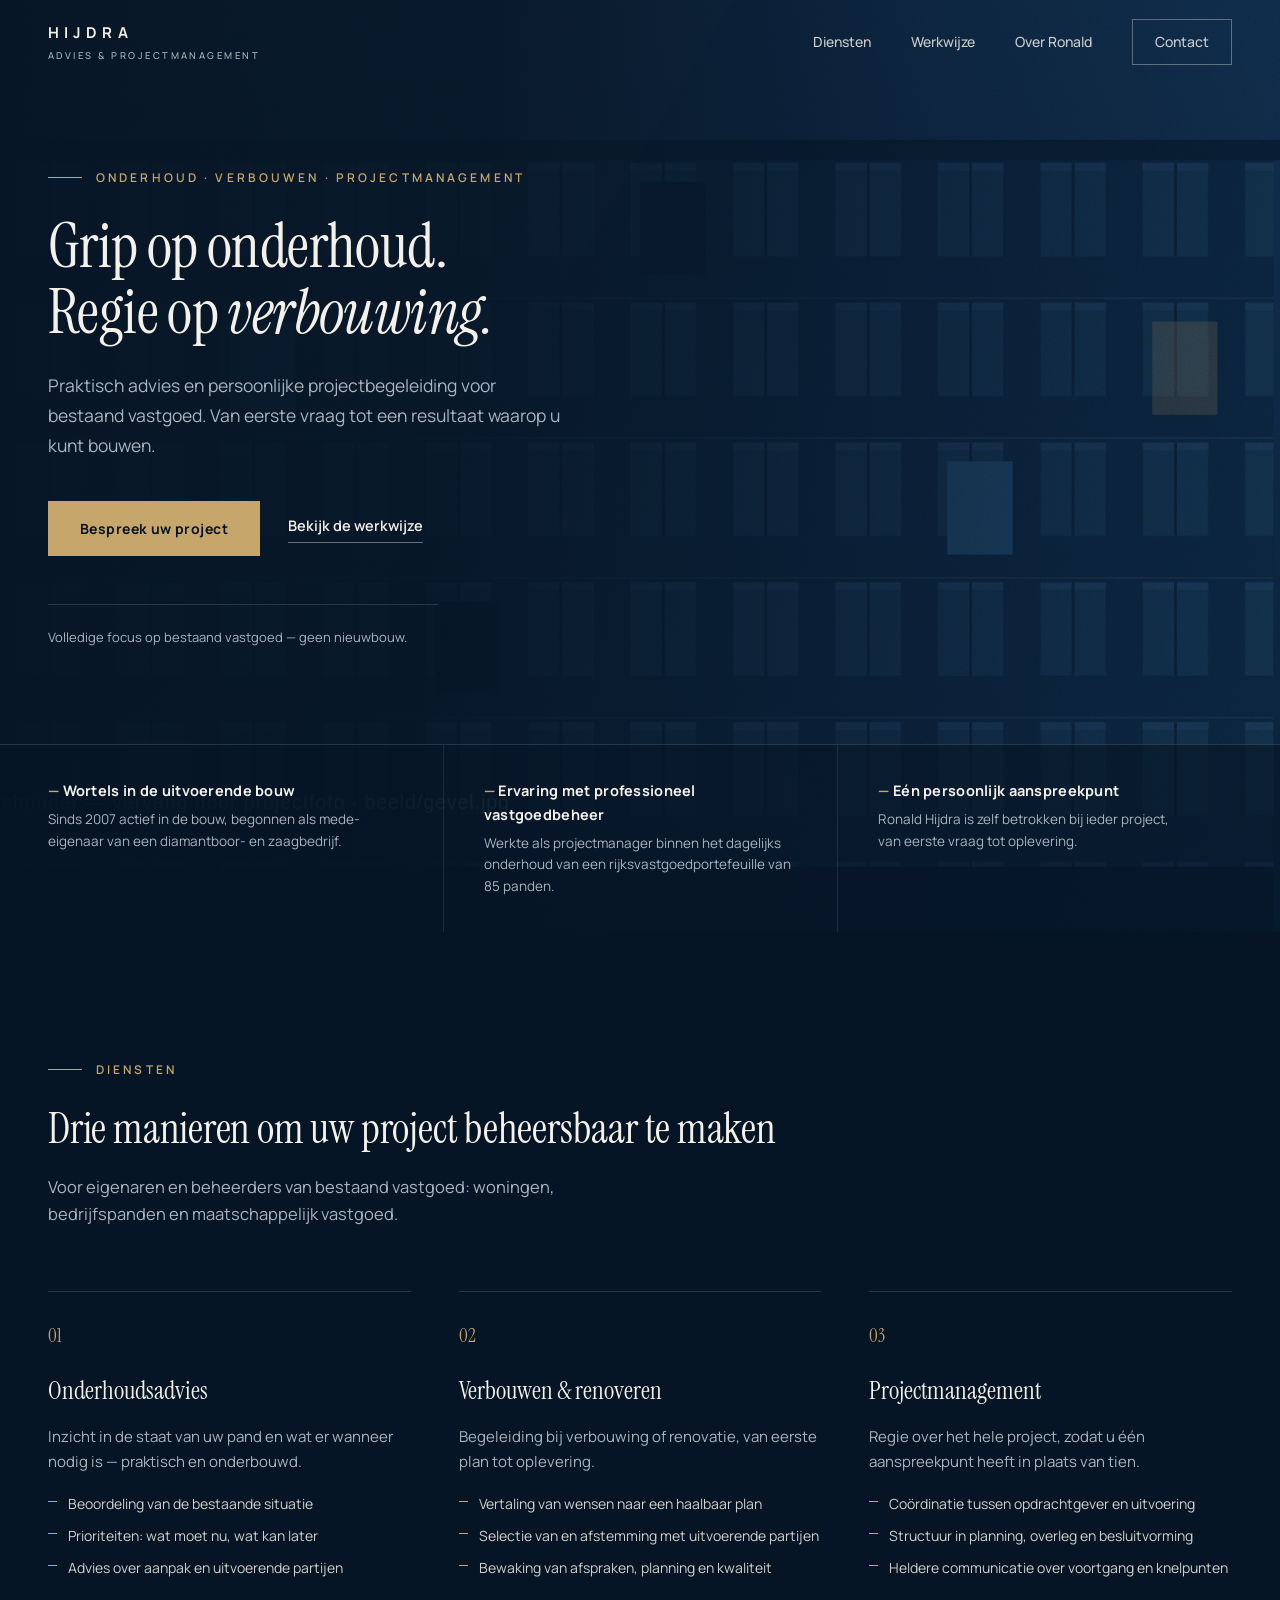
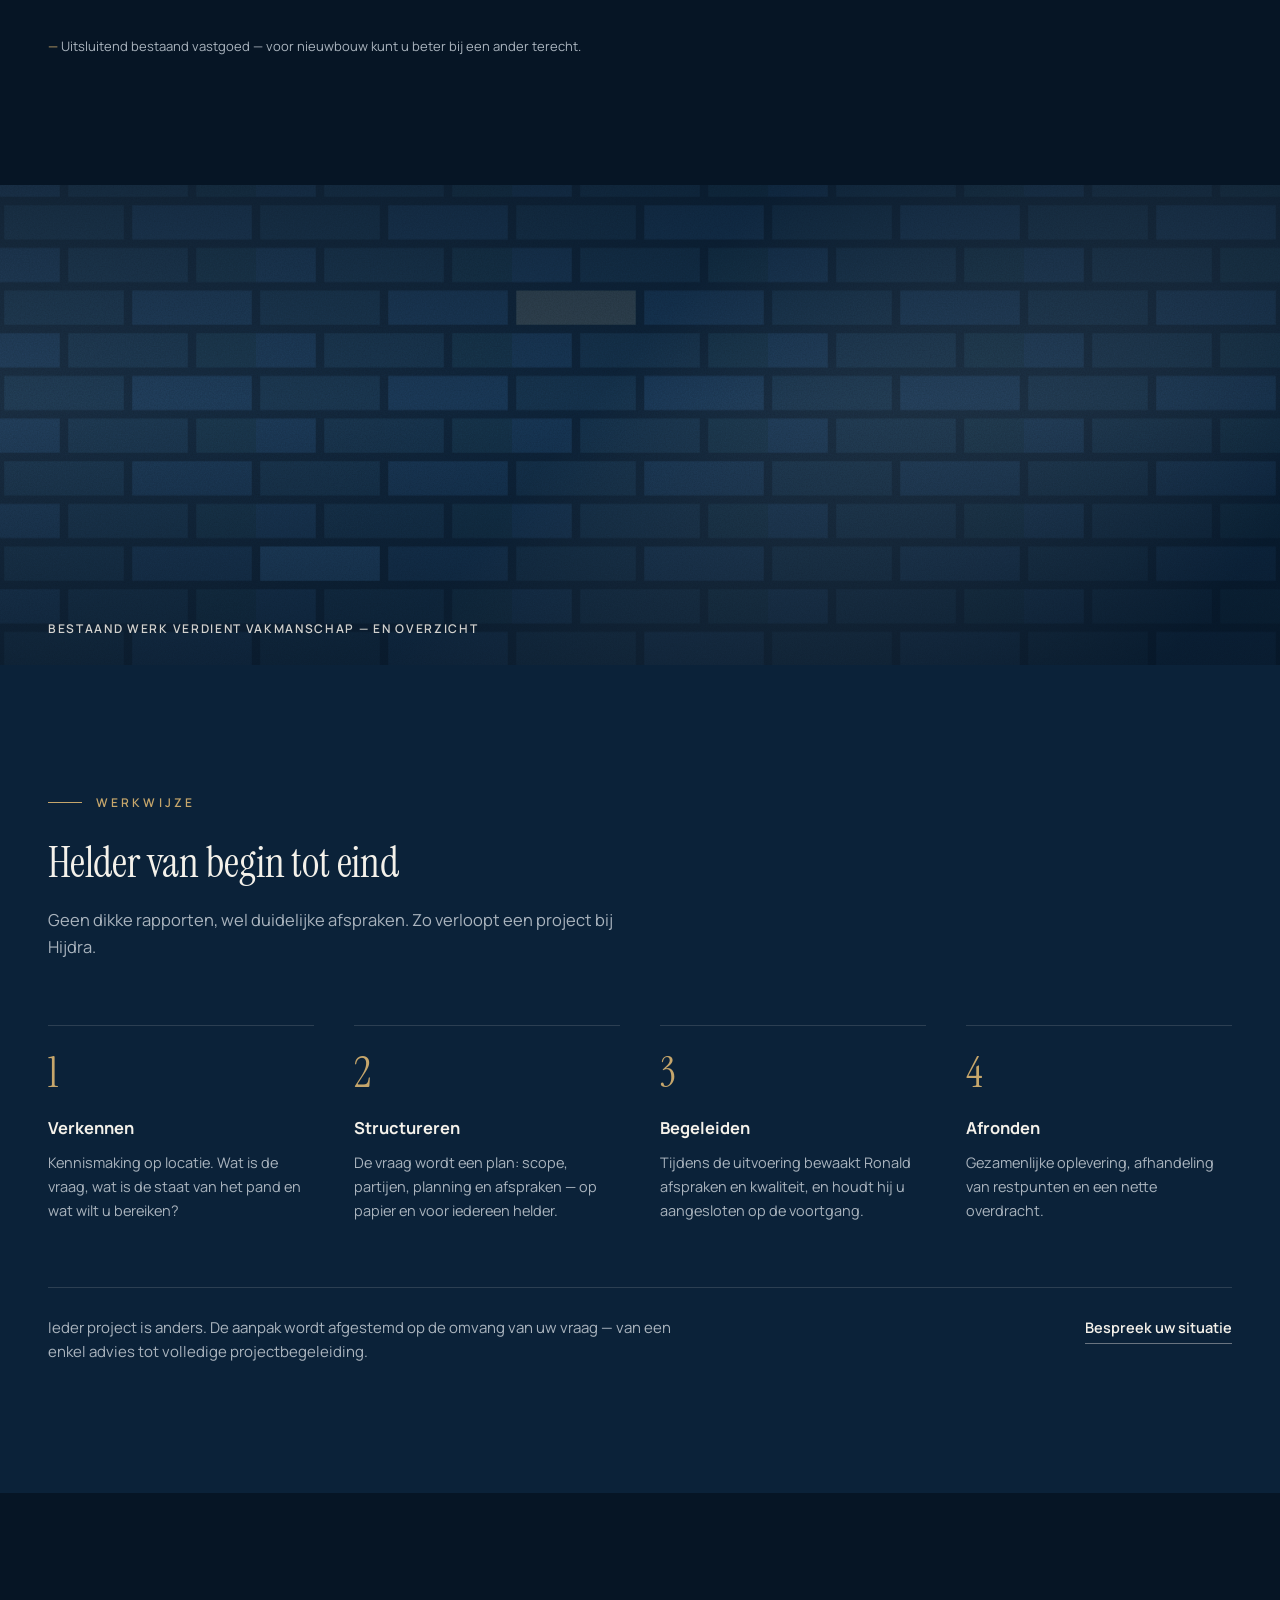
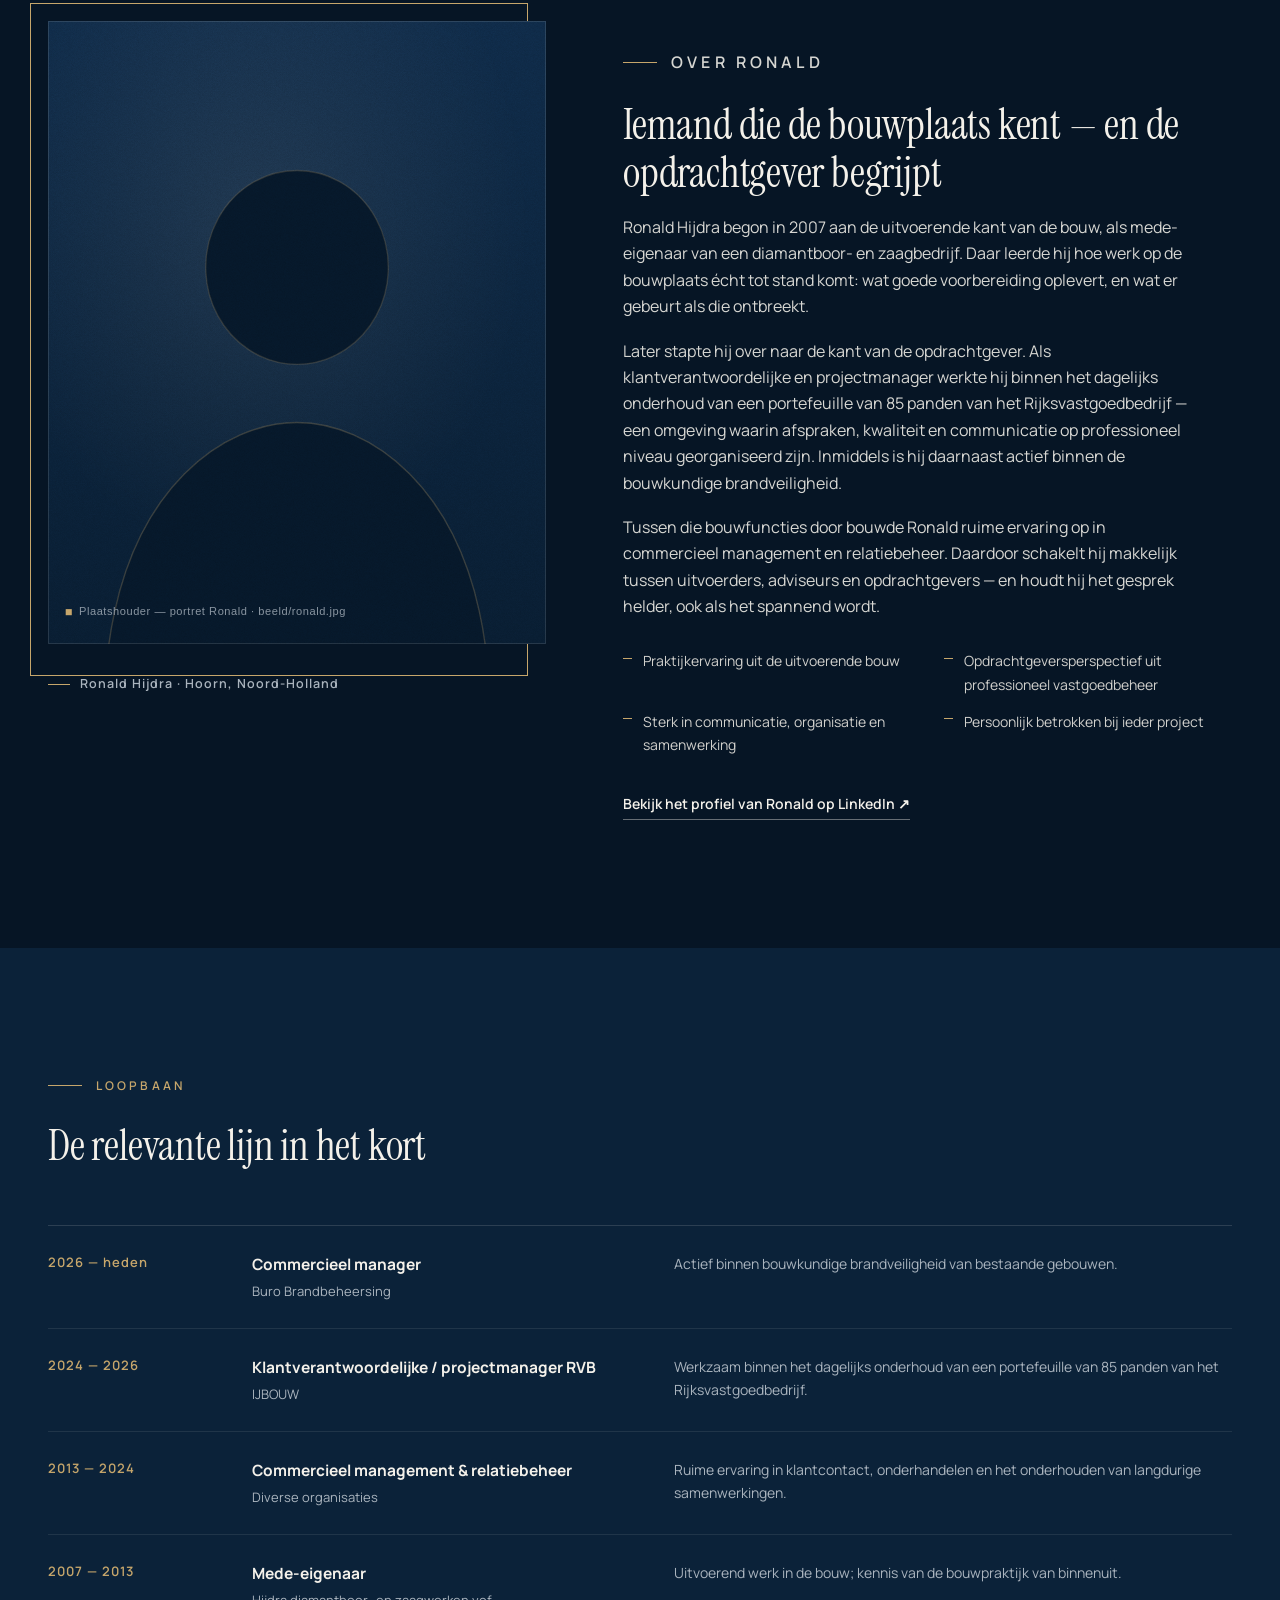
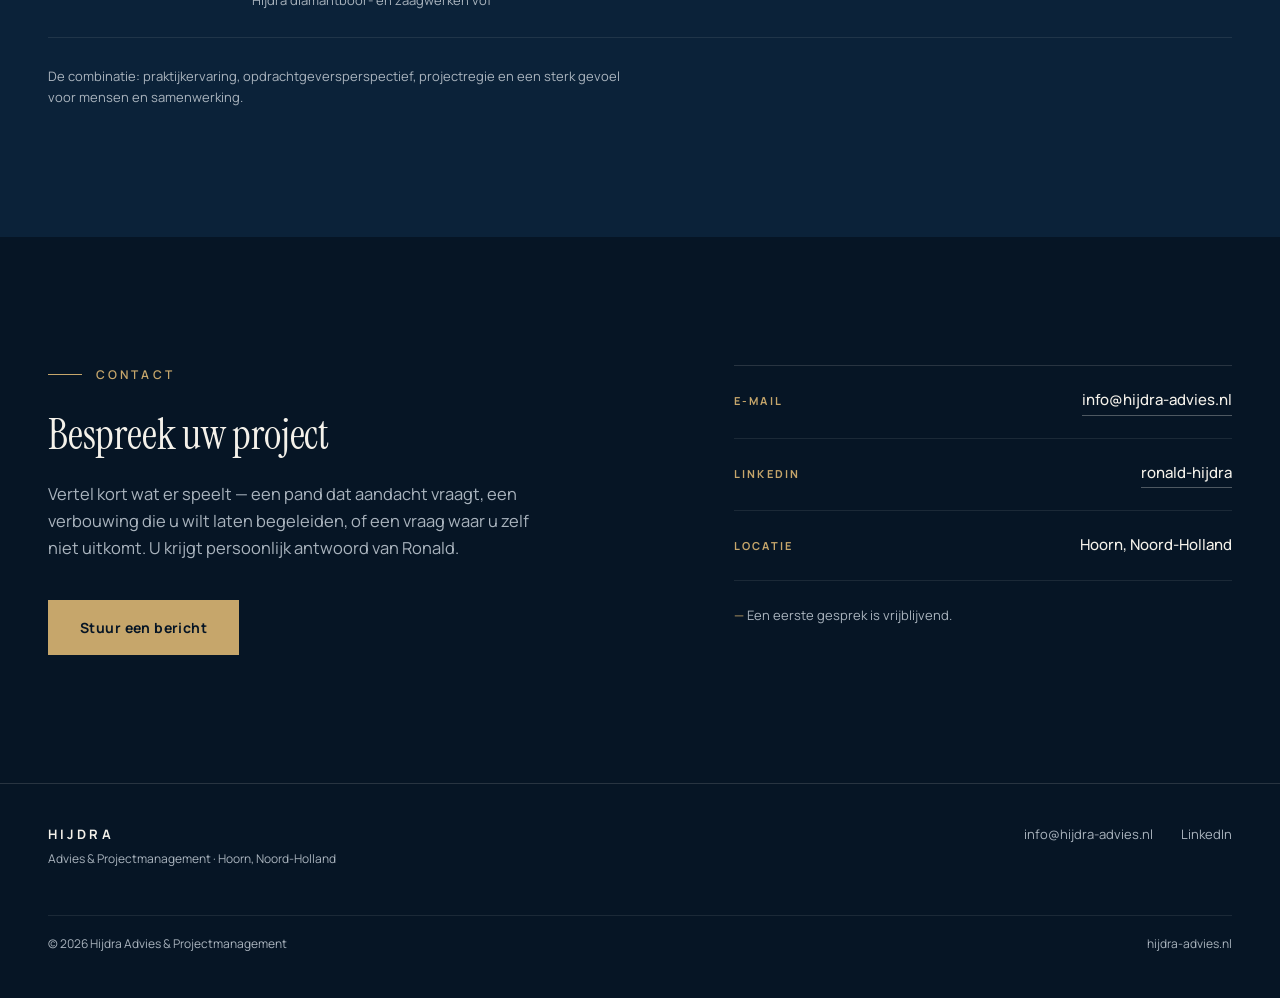
==== hijdra/index.html @ 130544a0 "Volledige one-pager voor Hijdra Advies & Projectmanagement (richting A) Zelfstandige site in hijdra/" ====
<!DOCTYPE html>
<html lang="nl">
<head>
  <meta charset="UTF-8" />
  <meta name="viewport" content="width=device-width, initial-scale=1.0" />
  <title>Hijdra Advies &amp; Projectmanagement — Grip op onderhoud, regie op verbouwing · Hoorn</title>
  <meta name="description" content="Praktisch bouwkundig advies en persoonlijke projectbegeleiding voor onderhoud en verbouwing van bestaand vastgoed. Hijdra Advies & Projectmanagement, Hoorn (Noord-Holland). Geen nieuwbouw." />

  <!-- Pas de canonical/og:url aan zodra het domein live is -->
  <link rel="canonical" href="https://hijdra-advies.nl/" />
  <meta property="og:type" content="website" />
  <meta property="og:title" content="Hijdra Advies &amp; Projectmanagement — Grip op onderhoud, regie op verbouwing" />
  <meta property="og:description" content="Praktisch bouwkundig advies en persoonlijke projectbegeleiding voor onderhoud en verbouwing van bestaand vastgoed. Hoorn, Noord-Holland." />
  <meta property="og:url" content="https://hijdra-advies.nl/" />
  <meta property="og:locale" content="nl_NL" />

  <link rel="icon" href="data:image/svg+xml,%3Csvg xmlns='http://www.w3.org/2000/svg' viewBox='0 0 64 64'%3E%3Crect width='64' height='64' fill='%23061525'/%3E%3Ctext x='32' y='45' font-family='Georgia,serif' font-size='38' fill='%23C6A66B' text-anchor='middle'%3EH%3C/text%3E%3C/svg%3E" />

  <link rel="preconnect" href="https://fonts.googleapis.com" />
  <link rel="preconnect" href="https://fonts.gstatic.com" crossorigin />
  <link href="https://fonts.googleapis.com/css2?family=Instrument+Serif:ital@0;1&family=Manrope:wght@400;500;600;700&display=swap" rel="stylesheet" />

  <link rel="stylesheet" href="css/stijl.css" />
</head>
<body>

  <!-- ======================= Navigatie ======================= -->
  <header class="nav" id="nav">
    <div class="container nav__inner">
      <a href="#start" class="merk" aria-label="Hijdra Advies en Projectmanagement — naar boven">
        <span class="merk__naam">HIJDRA</span>
        <span class="merk__sub">Advies &amp; Projectmanagement</span>
      </a>
      <nav class="nav__links" id="navLinks" aria-label="Hoofdmenu">
        <a href="#diensten">Diensten</a>
        <a href="#werkwijze">Werkwijze</a>
        <a href="#over">Over Ronald</a>
        <a href="#contact" class="nav__contact">Contact</a>
      </nav>
      <button class="nav__toggle" id="navToggle" aria-expanded="false" aria-controls="navLinks" aria-label="Menu openen">
        <span></span><span></span><span></span>
      </button>
    </div>
  </header>

  <main>

    <!-- ======================= Hero ======================= -->
    <section class="hero" id="start" aria-label="Introductie">
      <div class="hero__foto" aria-hidden="true">
        <!-- Vervang door een echte foto: beeld/gevel.jpg (liggend, min. 1920×1200) -->
        <img src="beeld/gevel.jpg" alt="" width="1920" height="1200"
             onerror="this.onerror=null; this.src='beeld/placeholder-gevel.svg';" />
      </div>
      <div class="hero__overlay" aria-hidden="true"></div>

      <div class="hero__midden">
        <div class="container">
          <div class="hero__tekst">
            <p class="boventekst">Onderhoud · verbouwen · projectmanagement</p>
            <h1 class="hero__kop">Grip op onderhoud.<br />Regie op <em>verbouwing.</em></h1>
            <p class="hero__intro">
              Praktisch advies en persoonlijke projectbegeleiding voor bestaand
              vastgoed. Van eerste vraag tot een resultaat waarop u kunt bouwen.
            </p>
            <div class="hero__acties">
              <a href="#contact" class="knop-primair">Bespreek uw project</a>
              <a href="#werkwijze" class="knop-secundair">Bekijk de werkwijze</a>
            </div>
            <p class="hero__notitie">Volledige focus op bestaand vastgoed — geen nieuwbouw.</p>
          </div>
        </div>
      </div>

      <!-- Bewijsstrook -->
      <div class="bewijs" aria-label="Ervaring in het kort">
        <div class="container bewijs__grid">
          <div class="bewijs__item">
            <h3>Wortels in de uitvoerende bouw</h3>
            <p>Sinds 2007 actief in de bouw, begonnen als mede-eigenaar van een diamantboor- en zaagbedrijf.</p>
          </div>
          <div class="bewijs__item">
            <h3>Ervaring met professioneel vastgoedbeheer</h3>
            <p>Werkte als projectmanager binnen het dagelijks onderhoud van een rijksvastgoedportefeuille van 85 panden.</p>
          </div>
          <div class="bewijs__item">
            <h3>Eén persoonlijk aanspreekpunt</h3>
            <p>Ronald Hijdra is zelf betrokken bij ieder project, van eerste vraag tot oplevering.</p>
          </div>
        </div>
      </div>
    </section>

    <!-- ======================= Diensten ======================= -->
    <section class="sectie" id="diensten" aria-labelledby="diensten-kop">
      <div class="container">
        <div class="onthul">
          <p class="boventekst">Diensten</p>
          <h2 class="sectiekop" id="diensten-kop">Drie manieren om uw project beheersbaar te maken</h2>
          <p class="sectie-intro">
            Voor eigenaren en beheerders van bestaand vastgoed: woningen,
            bedrijfspanden en maatschappelijk vastgoed.
          </p>
        </div>
        <div class="diensten__grid">
          <article class="dienst onthul">
            <span class="dienst__nummer" aria-hidden="true">01</span>
            <h3>Onderhoudsadvies</h3>
            <p>Inzicht in de staat van uw pand en wat er wanneer nodig is — praktisch en onderbouwd.</p>
            <ul>
              <li>Beoordeling van de bestaande situatie</li>
              <li>Prioriteiten: wat moet nu, wat kan later</li>
              <li>Advies over aanpak en uitvoerende partijen</li>
            </ul>
          </article>
          <article class="dienst onthul">
            <span class="dienst__nummer" aria-hidden="true">02</span>
            <h3>Verbouwen &amp; renoveren</h3>
            <p>Begeleiding bij verbouwing of renovatie, van eerste plan tot oplevering.</p>
            <ul>
              <li>Vertaling van wensen naar een haalbaar plan</li>
              <li>Selectie van en afstemming met uitvoerende partijen</li>
              <li>Bewaking van afspraken, planning en kwaliteit</li>
            </ul>
          </article>
          <article class="dienst onthul">
            <span class="dienst__nummer" aria-hidden="true">03</span>
            <h3>Projectmanagement</h3>
            <p>Regie over het hele project, zodat u één aanspreekpunt heeft in plaats van tien.</p>
            <ul>
              <li>Coördinatie tussen opdrachtgever en uitvoering</li>
              <li>Structuur in planning, overleg en besluitvorming</li>
              <li>Heldere communicatie over voortgang en knelpunten</li>
            </ul>
          </article>
        </div>
        <p class="diensten__notitie onthul">Uitsluitend bestaand vastgoed — voor nieuwbouw kunt u beter bij een ander terecht.</p>
      </div>
    </section>

    <!-- ======================= Beeldband ======================= -->
    <div class="beeldband" role="img" aria-label="Detail van gevelwerk aan een bestaand gebouw">
      <!-- Vervang door een echte foto: beeld/detail.jpg (liggend, min. 1920×800) -->
      <img src="beeld/detail.jpg" alt="" width="1920" height="800" loading="lazy"
           onerror="this.onerror=null; this.src='beeld/placeholder-detail.svg';" />
      <div class="container beeldband__onderschrift">Bestaand werk verdient vakmanschap — en overzicht</div>
    </div>

    <!-- ======================= Werkwijze ======================= -->
    <section class="sectie werkwijze" id="werkwijze" aria-labelledby="werkwijze-kop">
      <div class="container">
        <div class="onthul">
          <p class="boventekst">Werkwijze</p>
          <h2 class="sectiekop" id="werkwijze-kop">Helder van begin tot eind</h2>
          <p class="sectie-intro">
            Geen dikke rapporten, wel duidelijke afspraken. Zo verloopt een
            project bij Hijdra.
          </p>
        </div>
        <div class="werkwijze__grid">
          <div class="stap onthul">
            <span class="stap__nummer" aria-hidden="true">1</span>
            <h3>Verkennen</h3>
            <p>Kennismaking op locatie. Wat is de vraag, wat is de staat van het pand en wat wilt u bereiken?</p>
          </div>
          <div class="stap onthul">
            <span class="stap__nummer" aria-hidden="true">2</span>
            <h3>Structureren</h3>
            <p>De vraag wordt een plan: scope, partijen, planning en afspraken — op papier en voor iedereen helder.</p>
          </div>
          <div class="stap onthul">
            <span class="stap__nummer" aria-hidden="true">3</span>
            <h3>Begeleiden</h3>
            <p>Tijdens de uitvoering bewaakt Ronald afspraken en kwaliteit, en houdt hij u aangesloten op de voortgang.</p>
          </div>
          <div class="stap onthul">
            <span class="stap__nummer" aria-hidden="true">4</span>
            <h3>Afronden</h3>
            <p>Gezamenlijke oplevering, afhandeling van restpunten en een nette overdracht.</p>
          </div>
        </div>
        <div class="werkwijze__slot onthul">
          <p>Ieder project is anders. De aanpak wordt afgestemd op de omvang van uw vraag — van een enkel advies tot volledige projectbegeleiding.</p>
          <a href="#contact" class="knop-secundair">Bespreek uw situatie</a>
        </div>
      </div>
    </section>

    <!-- ======================= Over Ronald ======================= -->
    <section class="sectie" id="over" aria-labelledby="over-kop">
      <div class="container over__grid">
        <div class="over__media onthul">
          <div class="over__portret">
            <!-- Vervang door een echte foto: beeld/ronald.jpg (staand, ±4:5, min. 900×1125) -->
            <img src="beeld/ronald.jpg" alt="Ronald Hijdra" width="900" height="1125" loading="lazy"
                 onerror="this.onerror=null; this.src='beeld/placeholder-portret.svg';" />
          </div>
          <p class="over__onderschrift">Ronald Hijdra · Hoorn, Noord-Holland</p>
        </div>
        <div class="over__tekst onthul">
          <p class="boventekst">Over Ronald</p>
          <h2 class="sectiekop" id="over-kop">Iemand die de bouwplaats kent — en de opdrachtgever begrijpt</h2>
          <p>
            Ronald Hijdra begon in 2007 aan de uitvoerende kant van de bouw,
            als mede-eigenaar van een diamantboor- en zaagbedrijf. Daar leerde
            hij hoe werk op de bouwplaats écht tot stand komt: wat goede
            voorbereiding oplevert, en wat er gebeurt als die ontbreekt.
          </p>
          <p>
            Later stapte hij over naar de kant van de opdrachtgever. Als
            klantverantwoordelijke en projectmanager werkte hij binnen het
            dagelijks onderhoud van een portefeuille van 85 panden van het
            Rijksvastgoedbedrijf — een omgeving waarin afspraken, kwaliteit
            en communicatie op professioneel niveau georganiseerd zijn.
            Inmiddels is hij daarnaast actief binnen de bouwkundige
            brandveiligheid.
          </p>
          <p>
            Tussen die bouwfuncties door bouwde Ronald ruime ervaring op in
            commercieel management en relatiebeheer. Daardoor schakelt hij
            makkelijk tussen uitvoerders, adviseurs en opdrachtgevers — en
            houdt hij het gesprek helder, ook als het spannend wordt.
          </p>
          <ul class="over__punten">
            <li>Praktijkervaring uit de uitvoerende bouw</li>
            <li>Opdrachtgeversperspectief uit professioneel vastgoedbeheer</li>
            <li>Sterk in communicatie, organisatie en samenwerking</li>
            <li>Persoonlijk betrokken bij ieder project</li>
          </ul>
          <a class="over__linkedin" data-config-href="linkedin" href="https://www.linkedin.com/in/ronald-hijdra-471364157" target="_blank" rel="noopener">
            Bekijk het profiel van Ronald op LinkedIn ↗
          </a>
        </div>
      </div>
    </section>

    <!-- ======================= Loopbaan ======================= -->
    <section class="sectie loopbaan" id="loopbaan" aria-labelledby="loopbaan-kop">
      <div class="container">
        <div class="onthul">
          <p class="boventekst">Loopbaan</p>
          <h2 class="sectiekop" id="loopbaan-kop">De relevante lijn in het kort</h2>
        </div>
        <div class="loopbaan__lijst onthul">
          <div class="loopbaan__rij">
            <span class="loopbaan__periode">2026 — heden</span>
            <div class="loopbaan__functie">
              <h3>Commercieel manager</h3>
              <span>Buro Brandbeheersing</span>
            </div>
            <p class="loopbaan__toelichting">Actief binnen bouwkundige brandveiligheid van bestaande gebouwen.</p>
          </div>
          <div class="loopbaan__rij">
            <span class="loopbaan__periode">2024 — 2026</span>
            <div class="loopbaan__functie">
              <h3>Klantverantwoordelijke / projectmanager RVB</h3>
              <span>IJBOUW</span>
            </div>
            <p class="loopbaan__toelichting">Werkzaam binnen het dagelijks onderhoud van een portefeuille van 85 panden van het Rijksvastgoedbedrijf.</p>
          </div>
          <div class="loopbaan__rij">
            <span class="loopbaan__periode">2013 — 2024</span>
            <div class="loopbaan__functie">
              <h3>Commercieel management &amp; relatiebeheer</h3>
              <span>Diverse organisaties</span>
            </div>
            <p class="loopbaan__toelichting">Ruime ervaring in klantcontact, onderhandelen en het onderhouden van langdurige samenwerkingen.</p>
          </div>
          <div class="loopbaan__rij">
            <span class="loopbaan__periode">2007 — 2013</span>
            <div class="loopbaan__functie">
              <h3>Mede-eigenaar</h3>
              <span>Hijdra diamantboor- en zaagwerken vof</span>
            </div>
            <p class="loopbaan__toelichting">Uitvoerend werk in de bouw; kennis van de bouwpraktijk van binnenuit.</p>
          </div>
        </div>
        <p class="loopbaan__voetnoot onthul">
          De combinatie: praktijkervaring, opdrachtgeversperspectief, projectregie
          en een sterk gevoel voor mensen en samenwerking.
        </p>
      </div>
    </section>

    <!-- ======================= Contact ======================= -->
    <section class="sectie contact" id="contact" aria-labelledby="contact-kop">
      <div class="container contact__grid">
        <div class="onthul">
          <p class="boventekst">Contact</p>
          <h2 class="sectiekop" id="contact-kop">Bespreek uw project</h2>
          <p class="contact__lede">
            Vertel kort wat er speelt — een pand dat aandacht vraagt, een
            verbouwing die u wilt laten begeleiden, of een vraag waar u zelf
            niet uitkomt. U krijgt persoonlijk antwoord van Ronald.
          </p>
          <div class="contact__actie">
            <a href="mailto:info@hijdra-advies.nl" class="knop-primair" data-config-mailto>Stuur een bericht</a>
          </div>
        </div>
        <div class="onthul">
          <div class="contact__gegevens">
            <div class="contact__rij">
              <span class="contact__label">E-mail</span>
              <a class="contact__waarde" href="mailto:info@hijdra-advies.nl" data-config-mailto data-config-tekst="email">info@hijdra-advies.nl</a>
            </div>
            <div class="contact__rij" data-config-rij="telefoon" hidden>
              <span class="contact__label">Telefoon</span>
              <a class="contact__waarde" href="#" data-config-tel data-config-tekst="telefoon"></a>
            </div>
            <div class="contact__rij">
              <span class="contact__label">LinkedIn</span>
              <a class="contact__waarde" data-config-href="linkedin" href="https://www.linkedin.com/in/ronald-hijdra-471364157" target="_blank" rel="noopener">ronald-hijdra</a>
            </div>
            <div class="contact__rij">
              <span class="contact__label">Locatie</span>
              <span class="contact__waarde" data-config-tekst="plaats">Hoorn, Noord-Holland</span>
            </div>
            <div class="contact__rij" data-config-rij="werkgebied" hidden>
              <span class="contact__label">Werkgebied</span>
              <span class="contact__waarde" data-config-tekst="werkgebied"></span>
            </div>
          </div>
          <p class="contact__notitie">Een eerste gesprek is vrijblijvend.</p>
        </div>
      </div>
    </section>

  </main>

  <!-- ======================= Footer ======================= -->
  <footer class="footer">
    <div class="container footer__inner">
      <div class="footer__blok">
        <span class="footer__merk">HIJDRA</span>
        <span class="footer__sub">Advies &amp; Projectmanagement · <span data-config-tekst="plaats">Hoorn, Noord-Holland</span></span>
      </div>
      <nav class="footer__links" aria-label="Footer">
        <a href="mailto:info@hijdra-advies.nl" data-config-mailto data-config-tekst="email">info@hijdra-advies.nl</a>
        <a data-config-href="linkedin" href="https://www.linkedin.com/in/ronald-hijdra-471364157" target="_blank" rel="noopener">LinkedIn</a>
      </nav>
      <div class="footer__meta">
        <span>© <span id="jaar"></span> <span data-config-tekst="bedrijfsnaam">Hijdra Advies &amp; Projectmanagement</span></span>
        <span data-config-rij="kvk" hidden>KvK <span data-config-tekst="kvk"></span></span>
        <span data-config-tekst="domein">hijdra-advies.nl</span>
      </div>
    </div>
  </footer>

  <script src="config.js"></script>
  <script src="js/site.js"></script>
</body>
</html>
---- hijdra/css/stijl.css ----
/* ============================================================
   Hijdra Advies & Projectmanagement — stijl
   Basis: ontwerprichting A (editorial, beeldgedreven)
   Kleuren:  #061525  #0B2239  #F4F1EA  #C6A66B  #AAB4BE
   Letters:  Instrument Serif (koppen) · Manrope (overig)
   ============================================================ */

:root {
  --blauw-diep: #061525;
  --blauw:      #0B2239;
  --wit:        #F4F1EA;
  --brons:      #C6A66B;
  --brons-licht:#D6B980;
  --grijs:      #AAB4BE;
  --lijn:       rgba(244, 241, 234, 0.14);
  --lijn-zacht: rgba(244, 241, 234, 0.09);

  --serif: 'Instrument Serif', Georgia, serif;
  --sans:  'Manrope', -apple-system, BlinkMacSystemFont, sans-serif;

  --maxw: 1280px;
}

* { box-sizing: border-box; margin: 0; padding: 0; }

html { scroll-behavior: smooth; -webkit-text-size-adjust: 100%; }

body {
  font-family: var(--sans);
  background: var(--blauw-diep);
  color: var(--wit);
  line-height: 1.65;
  -webkit-font-smoothing: antialiased;
  overflow-x: hidden;
}

a { color: inherit; text-decoration: none; }
img { max-width: 100%; display: block; }
ul { list-style: none; }

:focus-visible { outline: 2px solid var(--brons); outline-offset: 3px; }
[hidden] { display: none !important; }

.container { width: 100%; max-width: var(--maxw); margin: 0 auto; padding: 0 48px; }
.sectie { padding: clamp(88px, 10vw, 136px) 0; }
[id] { scroll-margin-top: 96px; }

/* ---- Gedeelde sectiekoppen ---- */
.boventekst {
  display: flex; align-items: center; gap: 14px;
  font-size: 12px; font-weight: 600; letter-spacing: 0.26em;
  text-transform: uppercase; color: var(--brons);
  margin-bottom: 26px;
}
.boventekst::before { content: ""; width: 34px; height: 1px; background: var(--brons); flex: none; }
.sectiekop {
  font-family: var(--serif);
  font-weight: 400;
  font-size: clamp(34px, 3.3vw, 46px);
  line-height: 1.12;
  letter-spacing: -0.005em;
  max-width: 18em;
}
.sectie-intro { margin-top: 20px; font-size: 16.5px; color: var(--grijs); max-width: 36em; }

/* ---- Onthulling bij scrollen (subtiel) ---- */
.onthul { opacity: 0; transform: translateY(18px); transition: opacity 0.7s ease, transform 0.7s ease; }
.onthul.zichtbaar { opacity: 1; transform: none; }
@media (prefers-reduced-motion: reduce) {
  html { scroll-behavior: auto; }
  .onthul { opacity: 1; transform: none; transition: none; }
  * { transition-duration: 0.01ms !important; animation-duration: 0.01ms !important; }
}

/* ============================================================
   Navigatie
   ============================================================ */
.nav {
  position: fixed; top: 0; left: 0; right: 0; z-index: 20;
  border-bottom: 1px solid transparent;
  transition: background 0.3s ease, border-color 0.3s ease;
}
.nav--gescrold { background: rgba(6, 21, 37, 0.94); border-color: var(--lijn); }
.nav__inner { display: flex; align-items: center; justify-content: space-between; height: 84px; }
.merk { display: flex; flex-direction: column; gap: 2px; }
.merk__naam { font-size: 15px; font-weight: 700; letter-spacing: 0.34em; }
.merk__sub { font-size: 9.5px; font-weight: 500; letter-spacing: 0.26em; color: var(--grijs); text-transform: uppercase; }
.nav__links { display: flex; align-items: center; gap: 40px; font-size: 14px; font-weight: 500; }
.nav__links a { color: rgba(244, 241, 234, 0.82); transition: color 0.25s; }
.nav__links a:hover { color: var(--wit); }
.nav__contact { border: 1px solid rgba(244, 241, 234, 0.35); padding: 10px 22px; transition: border-color 0.25s, color 0.25s; }
.nav__contact:hover { border-color: var(--brons); color: var(--brons) !important; }
.nav__toggle {
  display: none;
  background: none; border: 1px solid var(--lijn);
  width: 44px; height: 44px; cursor: pointer;
  flex-direction: column; align-items: center; justify-content: center; gap: 5px;
}
.nav__toggle span { width: 18px; height: 1.5px; background: var(--wit); transition: transform 0.25s, opacity 0.25s; }

/* ============================================================
   Hero
   ============================================================ */
.hero { position: relative; min-height: 100vh; display: flex; flex-direction: column; }
.hero__foto { position: absolute; inset: 0; overflow: hidden; }
.hero__foto img {
  width: 100%; height: 100%; object-fit: cover;
  filter: brightness(1.3);
}
.hero__overlay {
  position: absolute; inset: 0;
  background: linear-gradient(97deg,
    rgba(6, 21, 37, 0.97) 0%,
    rgba(6, 21, 37, 0.88) 36%,
    rgba(6, 21, 37, 0.45) 68%,
    rgba(6, 21, 37, 0.12) 100%);
}
.hero__midden { position: relative; z-index: 1; flex: 1; display: flex; align-items: center; padding: 168px 0 96px; }
.hero__tekst { max-width: 640px; }
.hero__kop {
  font-family: var(--serif);
  font-weight: 400;
  font-size: clamp(46px, 4.8vw, 66px);
  line-height: 1.07;
  letter-spacing: -0.01em;
}
.hero__kop em { font-style: italic; }
.hero__intro { margin-top: 26px; font-size: 17.5px; line-height: 1.7; color: var(--grijs); max-width: 30em; }
.hero__acties { margin-top: 40px; display: flex; align-items: center; gap: 28px; flex-wrap: wrap; }
.hero__notitie {
  margin-top: 48px; padding-top: 22px;
  border-top: 1px solid var(--lijn);
  font-size: 13px; color: var(--grijs); max-width: 30em;
}

/* ---- Knoppen ---- */
.knop-primair {
  display: inline-block;
  background: var(--brons); color: var(--blauw-diep);
  font-weight: 700; font-size: 14px; letter-spacing: 0.03em;
  padding: 16px 32px;
  transition: background 0.25s;
}
.knop-primair:hover { background: var(--brons-licht); }
.knop-secundair {
  font-weight: 600; font-size: 14.5px;
  border-bottom: 1px solid rgba(244, 241, 234, 0.4);
  padding-bottom: 4px;
  transition: border-color 0.25s, color 0.25s;
}
.knop-secundair:hover { color: var(--brons); border-color: var(--brons); }

/* ============================================================
   Bewijsstrook — ervaring in het kort
   ============================================================ */
.bewijs { position: relative; z-index: 1; border-top: 1px solid var(--lijn); background: rgba(6, 21, 37, 0.6); }
.bewijs__grid { display: grid; grid-template-columns: repeat(3, 1fr); }
.bewijs__item { padding: 34px 40px 34px 0; }
.bewijs__item + .bewijs__item { border-left: 1px solid var(--lijn-zacht); padding-left: 40px; }
.bewijs__item h3 { font-size: 14.5px; font-weight: 700; letter-spacing: 0.02em; margin-bottom: 6px; }
.bewijs__item h3::before { content: "— "; color: var(--brons); }
.bewijs__item p { font-size: 13.5px; color: var(--grijs); line-height: 1.6; }

/* ============================================================
   Diensten
   ============================================================ */
.diensten__grid {
  margin-top: 64px;
  display: grid; grid-template-columns: repeat(3, 1fr); gap: 48px;
}
.dienst { border-top: 1px solid var(--lijn); padding-top: 28px; }
.dienst__nummer { font-family: var(--serif); font-size: 19px; color: var(--brons); display: block; margin-bottom: 18px; }
.dienst h3 { font-family: var(--serif); font-weight: 400; font-size: 25px; margin-bottom: 14px; }
.dienst p { font-size: 15px; color: var(--grijs); }
.dienst ul { margin-top: 18px; display: grid; gap: 9px; }
.dienst li { font-size: 14px; color: rgba(244, 241, 234, 0.85); padding-left: 20px; position: relative; }
.dienst li::before { content: ""; position: absolute; left: 0; top: 0.62em; width: 9px; height: 1px; background: var(--brons); }
.diensten__notitie { margin-top: 56px; font-size: 13px; color: var(--grijs); }
.diensten__notitie::before { content: "— "; color: var(--brons); }

/* ============================================================
   Beeldband
   ============================================================ */
.beeldband { position: relative; height: clamp(300px, 42vw, 480px); overflow: hidden; }
.beeldband img { width: 100%; height: 100%; object-fit: cover; filter: brightness(1.15); }
.beeldband::after {
  content: ""; position: absolute; inset: 0;
  background: linear-gradient(180deg, rgba(6, 21, 37, 0.55) 0%, rgba(6, 21, 37, 0.15) 45%, rgba(6, 21, 37, 0.65) 100%);
  pointer-events: none;
}
.beeldband__onderschrift {
  position: absolute; left: 0; right: 0; bottom: 26px; z-index: 1;
  font-size: 12px; font-weight: 600; letter-spacing: 0.14em; text-transform: uppercase;
  color: rgba(244, 241, 234, 0.85);
}

/* ============================================================
   Werkwijze
   ============================================================ */
.werkwijze { background: var(--blauw); }
.werkwijze__grid {
  margin-top: 64px;
  display: grid; grid-template-columns: repeat(4, 1fr); gap: 40px;
}
.stap { position: relative; border-top: 1px solid var(--lijn); padding-top: 26px; }
.stap__nummer {
  font-family: var(--serif); font-size: 42px; line-height: 1;
  color: var(--brons); display: block; margin-bottom: 20px;
}
.stap h3 { font-size: 16.5px; font-weight: 700; margin-bottom: 10px; }
.stap p { font-size: 14.5px; color: var(--grijs); }
.werkwijze__slot {
  margin-top: 64px; padding-top: 28px;
  border-top: 1px solid var(--lijn);
  display: flex; align-items: baseline; justify-content: space-between; gap: 24px; flex-wrap: wrap;
}
.werkwijze__slot p { font-size: 15px; color: var(--grijs); max-width: 42em; }

/* ============================================================
   Over Ronald
   ============================================================ */
.over__grid {
  display: grid; grid-template-columns: minmax(0, 0.9fr) minmax(0, 1.1fr);
  gap: clamp(48px, 6vw, 96px); align-items: start;
}
.over__media { position: relative; }
.over__portret { position: relative; aspect-ratio: 4 / 5; overflow: hidden; }
.over__portret img { width: 100%; height: 100%; object-fit: cover; }
.over__portret::after {
  content: ""; position: absolute; inset: 0;
  border: 1px solid rgba(244, 241, 234, 0.12);
  pointer-events: none;
}
.over__media::before {
  content: ""; position: absolute;
  inset: -18px 18px 18px -18px;
  border: 1px solid var(--brons);
  pointer-events: none;
}
.over__onderschrift {
  margin-top: 30px;
  font-size: 12.5px; font-weight: 600; letter-spacing: 0.08em;
  color: var(--grijs);
  display: flex; align-items: center; gap: 10px;
}
.over__onderschrift::before { content: ""; width: 22px; height: 1px; background: var(--brons); flex: none; }
.over__tekst p { margin-top: 18px; font-size: 16px; color: rgba(244, 241, 234, 0.88); max-width: 36em; }
.over__tekst p:first-of-type { margin-top: 28px; }
.over__tekst p strong { color: var(--wit); font-weight: 700; }
.over__punten { margin-top: 30px; display: grid; grid-template-columns: 1fr 1fr; gap: 14px 32px; }
.over__punten li { font-size: 14px; color: rgba(244, 241, 234, 0.85); padding-left: 20px; position: relative; }
.over__punten li::before { content: ""; position: absolute; left: 0; top: 0.62em; width: 9px; height: 1px; background: var(--brons); }
.over__linkedin {
  margin-top: 36px; display: inline-flex; align-items: center; gap: 10px;
  font-size: 14px; font-weight: 600;
  border-bottom: 1px solid rgba(244, 241, 234, 0.4); padding-bottom: 4px;
  transition: color 0.25s, border-color 0.25s;
}
.over__linkedin:hover { color: var(--brons); border-color: var(--brons); }

/* ============================================================
   Loopbaan
   ============================================================ */
.loopbaan { background: var(--blauw); }
.loopbaan__lijst { margin-top: 56px; border-top: 1px solid var(--lijn); }
.loopbaan__rij {
  display: grid; grid-template-columns: 180px minmax(0, 1fr) minmax(0, 1.4fr);
  gap: 24px; padding: 26px 0;
  border-bottom: 1px solid var(--lijn-zacht);
}
.loopbaan__periode { font-size: 13px; font-weight: 600; letter-spacing: 0.08em; color: var(--brons); }
.loopbaan__functie h3 { font-size: 15.5px; font-weight: 700; }
.loopbaan__functie span { display: block; font-size: 13px; color: var(--grijs); margin-top: 3px; }
.loopbaan__toelichting { font-size: 14px; color: var(--grijs); }
.loopbaan__voetnoot { margin-top: 28px; font-size: 13px; color: var(--grijs); max-width: 46em; }

/* ============================================================
   Contact
   ============================================================ */
.contact { position: relative; }
.contact__grid {
  display: grid; grid-template-columns: minmax(0, 1.1fr) minmax(0, 0.9fr);
  gap: clamp(48px, 6vw, 96px); align-items: start;
}
.contact__lede { margin-top: 22px; font-size: 16.5px; color: var(--grijs); max-width: 30em; }
.contact__actie { margin-top: 38px; }
.contact__gegevens { border-top: 1px solid var(--lijn); }
.contact__rij {
  display: flex; align-items: baseline; justify-content: space-between; gap: 24px;
  padding: 22px 0; border-bottom: 1px solid var(--lijn-zacht);
}
.contact__label { font-size: 11px; font-weight: 700; letter-spacing: 0.2em; text-transform: uppercase; color: var(--brons); }
.contact__waarde { font-size: 15px; font-weight: 500; text-align: right; word-break: break-word; }
a.contact__waarde { border-bottom: 1px solid rgba(244, 241, 234, 0.3); padding-bottom: 2px; transition: color 0.25s, border-color 0.25s; }
a.contact__waarde:hover { color: var(--brons); border-color: var(--brons); }
.contact__notitie { margin-top: 24px; font-size: 13px; color: var(--grijs); }
.contact__notitie::before { content: "— "; color: var(--brons); }

/* ============================================================
   Footer
   ============================================================ */
.footer { border-top: 1px solid var(--lijn); padding: 40px 0 44px; }
.footer__inner { display: flex; align-items: flex-start; justify-content: space-between; gap: 24px; flex-wrap: wrap; }
.footer__blok { display: flex; flex-direction: column; gap: 4px; }
.footer__merk { font-size: 13px; font-weight: 700; letter-spacing: 0.24em; }
.footer__sub { font-size: 12px; color: var(--grijs); }
.footer__links { display: flex; gap: 28px; font-size: 13px; color: var(--grijs); flex-wrap: wrap; }
.footer__links a { transition: color 0.25s; border-bottom: 1px solid transparent; }
.footer__links a:hover { color: var(--wit); }
.footer__meta { width: 100%; margin-top: 22px; padding-top: 18px; border-top: 1px solid var(--lijn-zacht); display: flex; justify-content: space-between; gap: 16px; flex-wrap: wrap; font-size: 12px; color: var(--grijs); }

/* ============================================================
   Responsief
   ============================================================ */
@media (max-width: 1024px) {
  .diensten__grid { grid-template-columns: 1fr; gap: 40px; }
  .werkwijze__grid { grid-template-columns: 1fr 1fr; }
  .over__grid, .contact__grid { grid-template-columns: 1fr; }
  .over__media { max-width: 420px; }
}

@media (max-width: 768px) {
  .container { padding: 0 24px; }
  .sectie { padding: 72px 0; }

  .nav__inner { height: 72px; }
  .nav { background: rgba(6, 21, 37, 0.94); border-color: var(--lijn); }
  .nav__toggle { display: flex; }
  .nav__links {
    position: absolute; top: 100%; left: 0; right: 0;
    flex-direction: column; align-items: flex-start; gap: 0;
    background: var(--blauw-diep);
    border-bottom: 1px solid var(--lijn);
    display: none;
  }
  .nav--open .nav__links { display: flex; }
  .nav__links a { width: 100%; padding: 16px 24px; border-top: 1px solid var(--lijn-zacht); }
  .nav__links .nav__contact { border: none; color: var(--brons) !important; }
  .nav--open .nav__toggle span:nth-child(1) { transform: translateY(6.5px) rotate(45deg); }
  .nav--open .nav__toggle span:nth-child(2) { opacity: 0; }
  .nav--open .nav__toggle span:nth-child(3) { transform: translateY(-6.5px) rotate(-45deg); }

  .hero__midden { padding: 132px 0 72px; }
  .hero__overlay { background: linear-gradient(180deg, rgba(6,21,37,0.96) 0%, rgba(6,21,37,0.88) 55%, rgba(6,21,37,0.55) 100%); }
  .hero__kop { font-size: clamp(38px, 10.5vw, 46px); }
  .hero__intro { font-size: 16px; }

  .bewijs__grid { grid-template-columns: 1fr; }
  .bewijs__item { padding: 22px 0; }
  .bewijs__item + .bewijs__item { border-left: none; border-top: 1px solid var(--lijn-zacht); padding-left: 0; }

  .werkwijze__grid { grid-template-columns: 1fr; gap: 32px; }
  .loopbaan__rij { grid-template-columns: 1fr; gap: 8px; padding: 22px 0; }
  .contact__rij { flex-direction: column; gap: 6px; }
  .contact__waarde { text-align: left; }
  .over__punten { grid-template-columns: 1fr; }
}
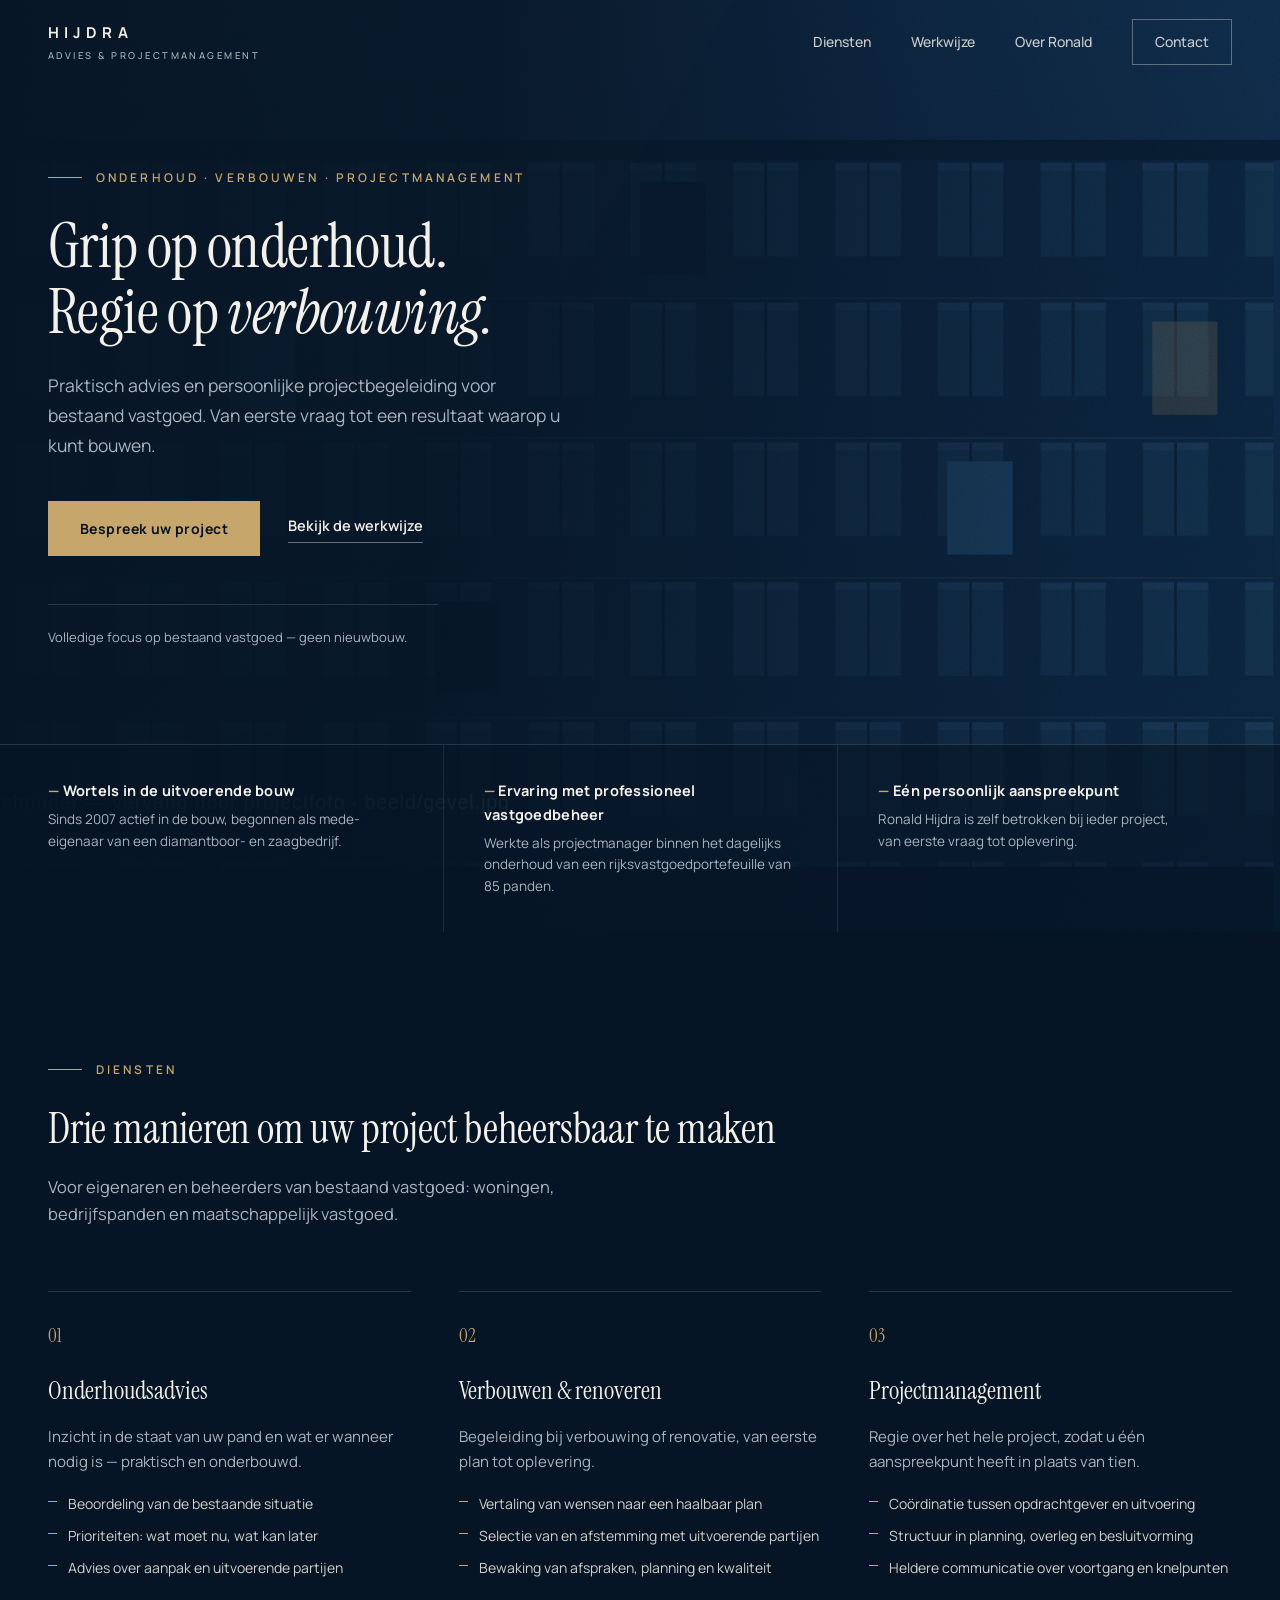
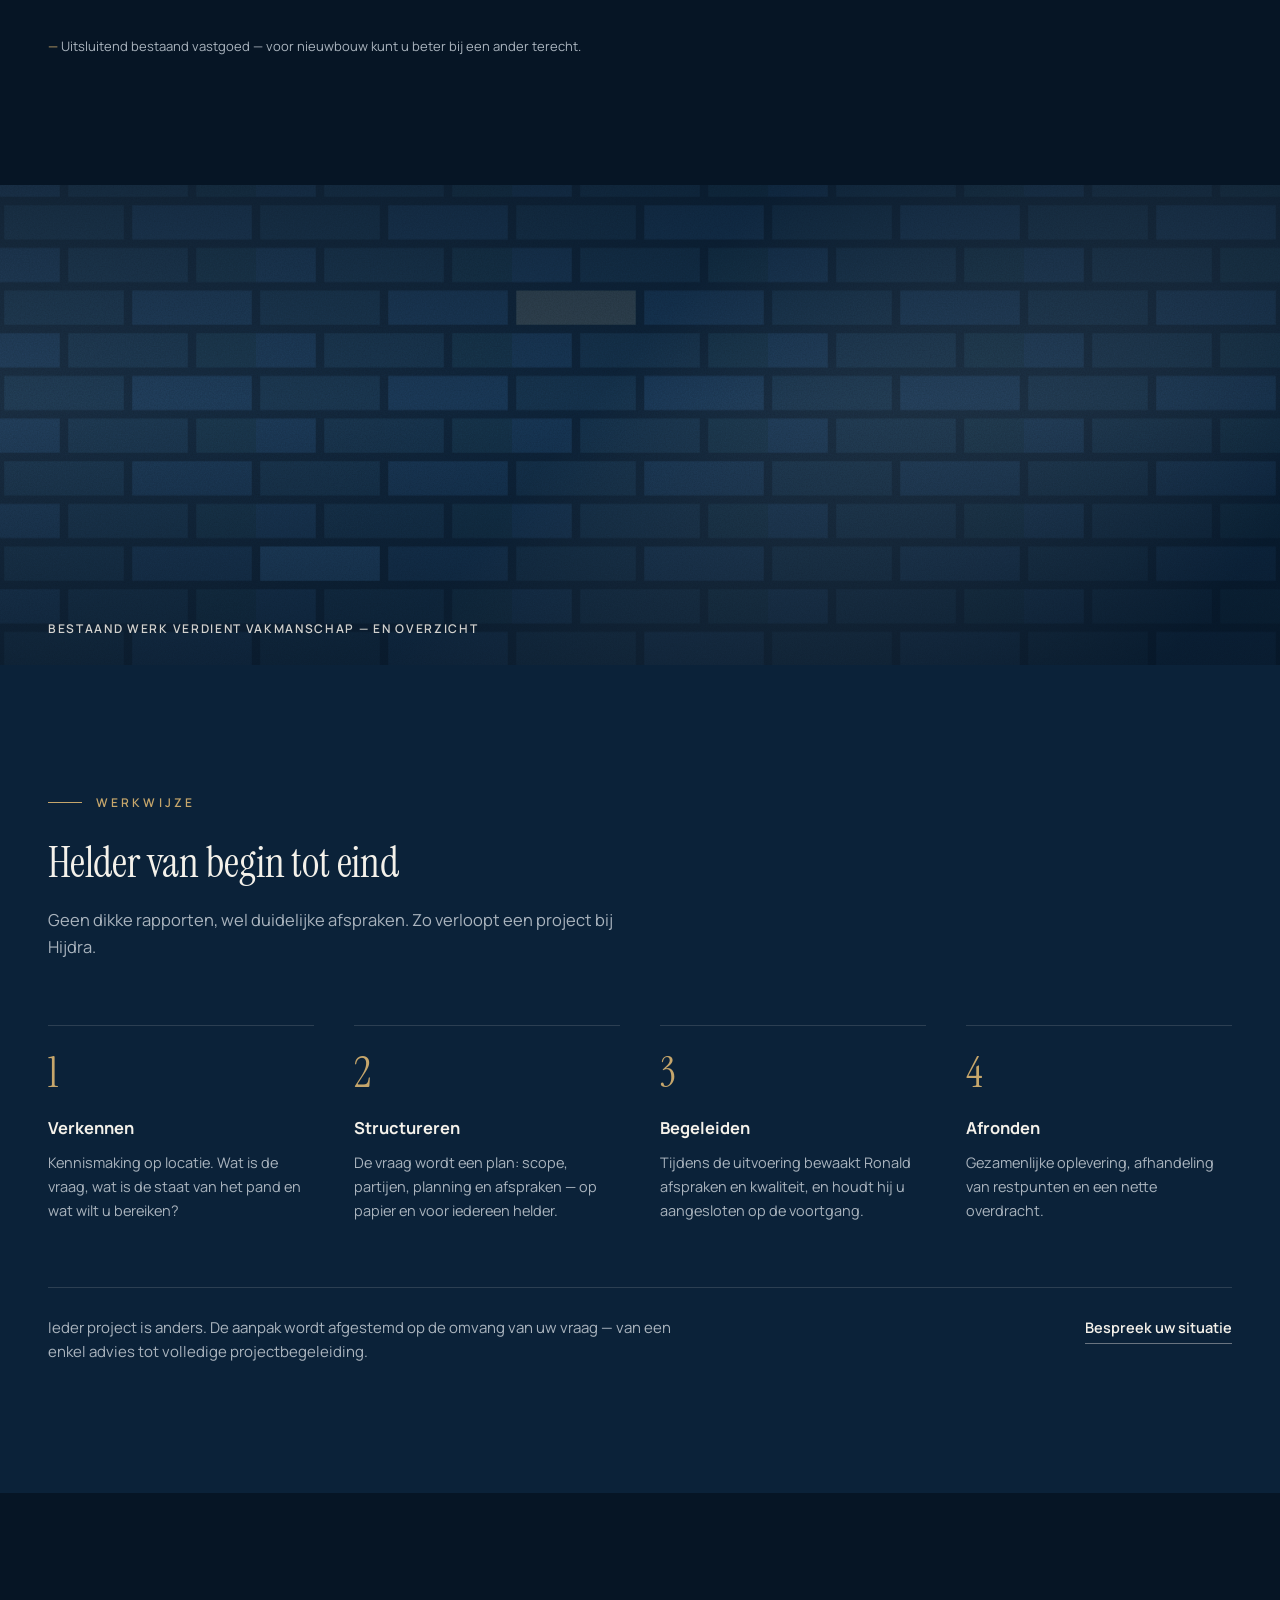
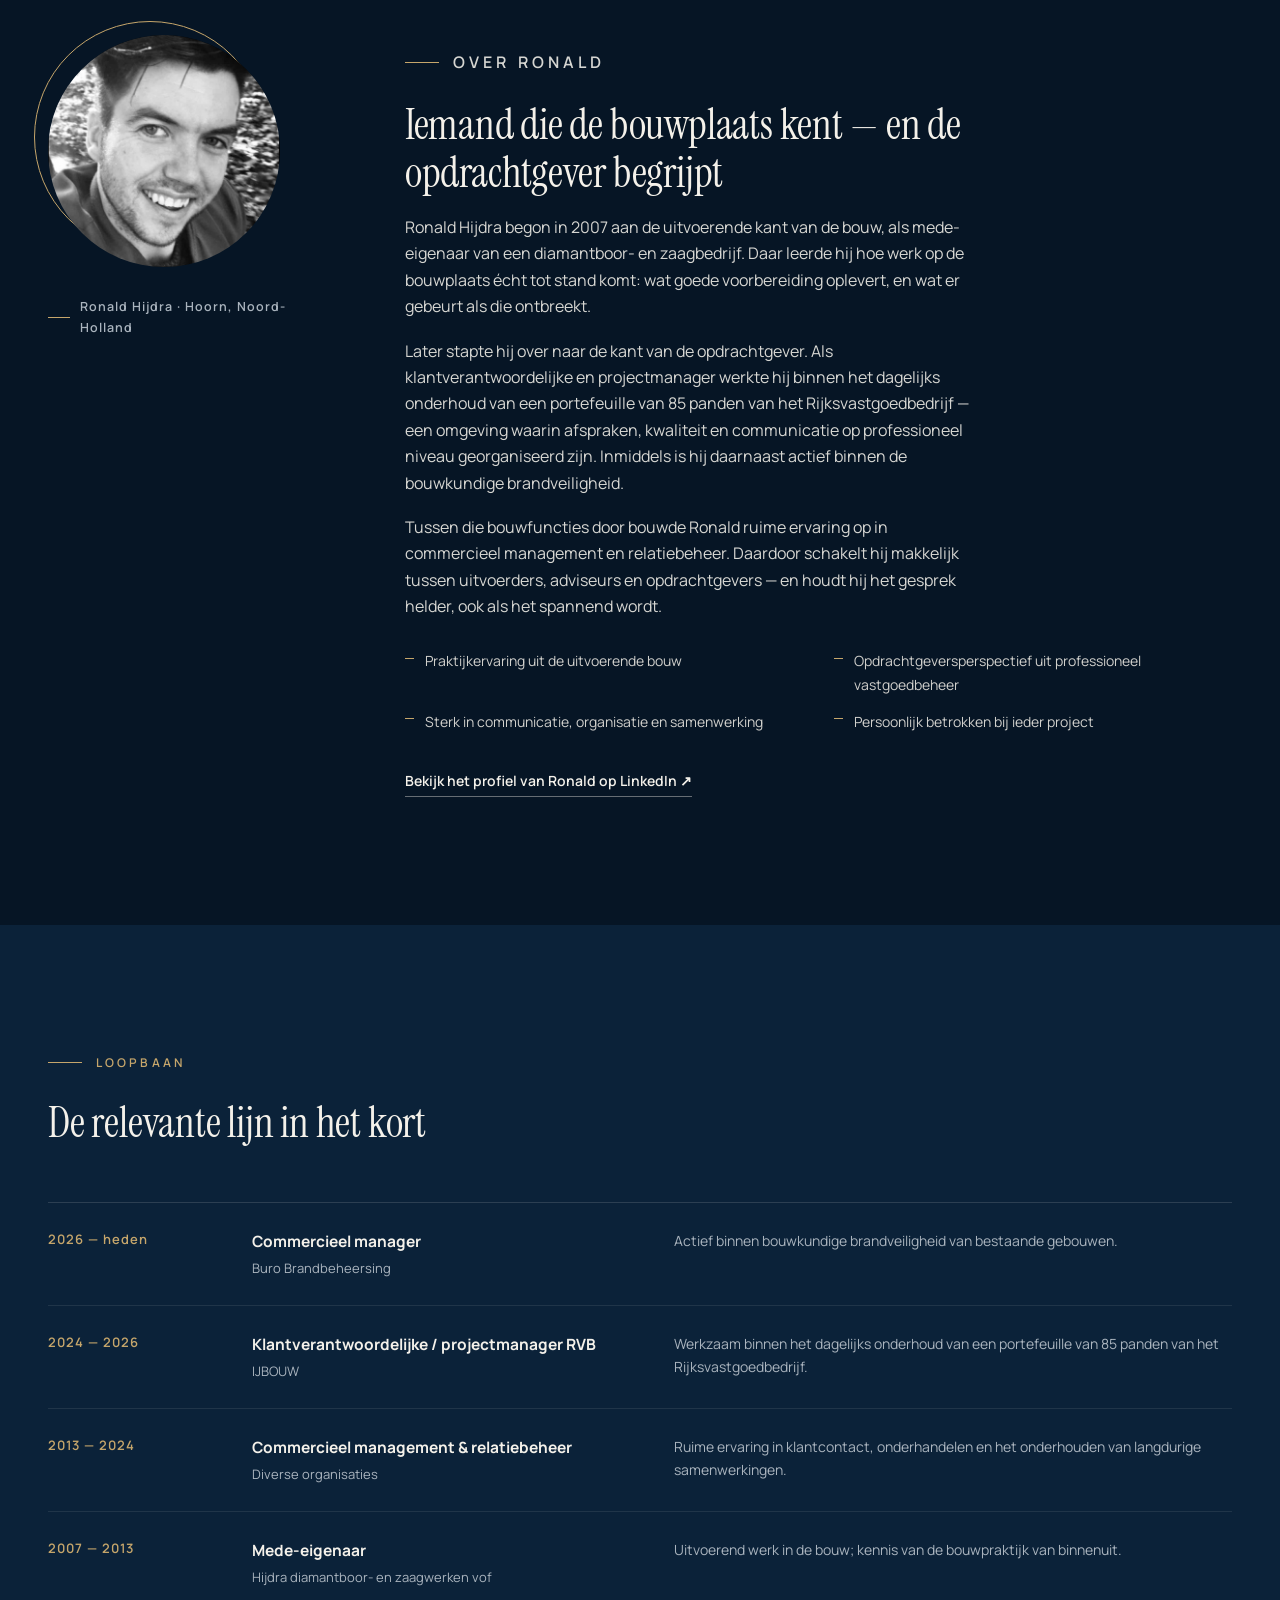
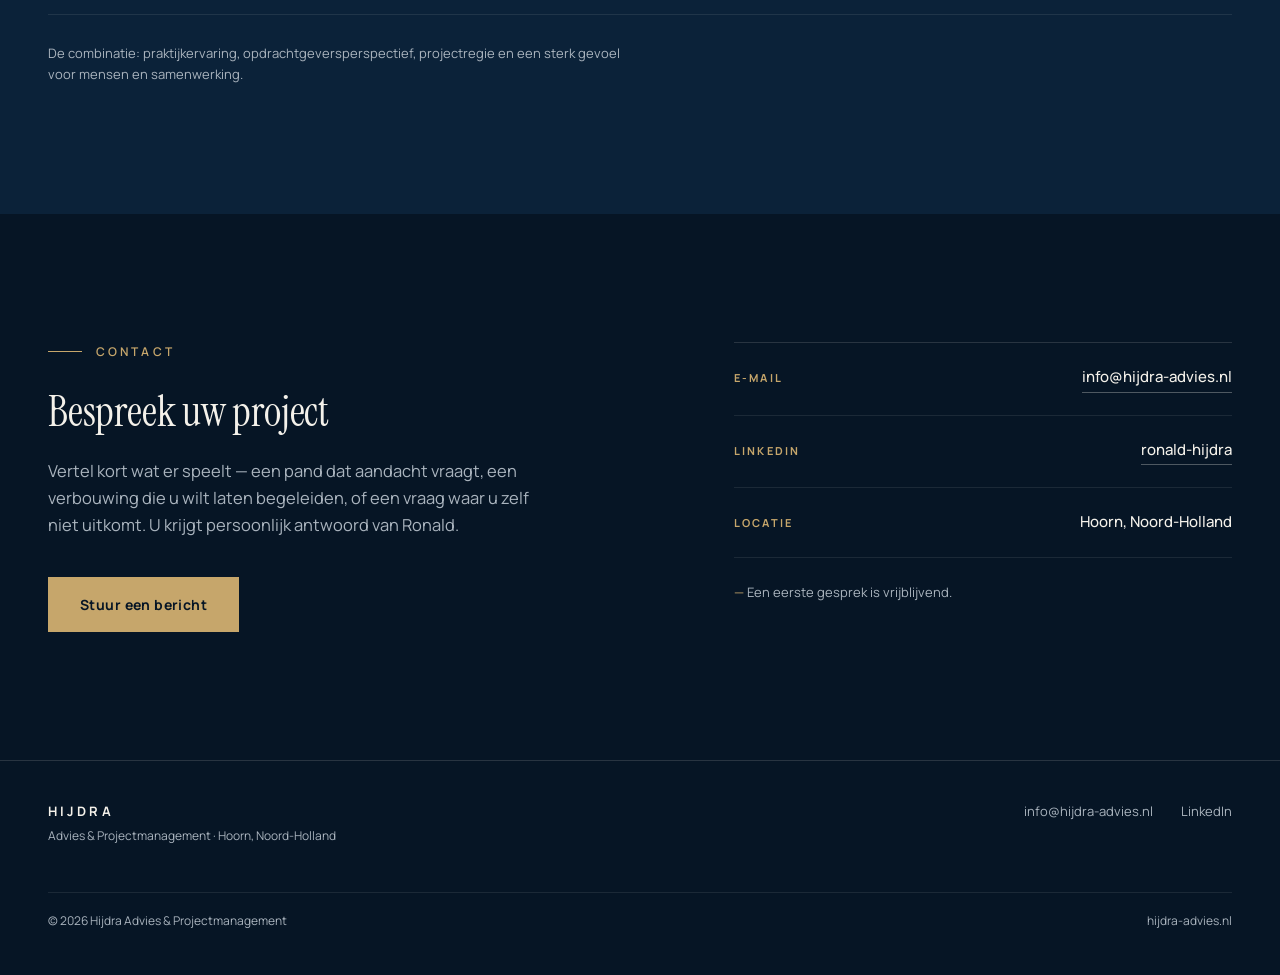
==== commit e68205a6: "Echt portret van Ronald toevoegen als rond beeld in Over Ronald Aangeleverde zwart-witfoto bijgesned" ====
--- a/hijdra/index.html
+++ b/hijdra/index.html
@@ -12,6 +12,7 @@
   <meta property="og:title" content="Hijdra Advies &amp; Projectmanagement — Grip op onderhoud, regie op verbouwing" />
   <meta property="og:description" content="Praktisch bouwkundig advies en persoonlijke projectbegeleiding voor onderhoud en verbouwing van bestaand vastgoed. Hoorn, Noord-Holland." />
   <meta property="og:url" content="https://hijdra-advies.nl/" />
+  <meta property="og:image" content="https://d8j0ntlcm91z4.cloudfront.net/user_3F2q2CvHTV5b7m7TgMzyzghqiWp/hf_20260730_160255_d974ea5b-3b26-4c7b-a1c8-1f97f514ddb4.png" />
   <meta property="og:locale" content="nl_NL" />
 
   <link rel="icon" href="data:image/svg+xml,%3Csvg xmlns='http://www.w3.org/2000/svg' viewBox='0 0 64 64'%3E%3Crect width='64' height='64' fill='%23061525'/%3E%3Ctext x='32' y='45' font-family='Georgia,serif' font-size='38' fill='%23C6A66B' text-anchor='middle'%3EH%3C/text%3E%3C/svg%3E" />
@@ -48,9 +49,10 @@
     <!-- ======================= Hero ======================= -->
     <section class="hero" id="start" aria-label="Introductie">
       <div class="hero__foto" aria-hidden="true">
-        <!-- Vervang door een echte foto: beeld/gevel.jpg (liggend, min. 1920×1200) -->
+        <!-- Terugvalketen: 1) echte foto beeld/gevel.jpg (liggend, min. 1920×1200),
+             2) gegenereerd sfeerbeeld (CDN), 3) plaatshouder -->
         <img src="beeld/gevel.jpg" alt="" width="1920" height="1200"
-             onerror="this.onerror=null; this.src='beeld/placeholder-gevel.svg';" />
+             onerror="if(!this.dataset.stap){this.dataset.stap='1';this.src='https://d8j0ntlcm91z4.cloudfront.net/user_3F2q2CvHTV5b7m7TgMzyzghqiWp/hf_20260730_160255_d974ea5b-3b26-4c7b-a1c8-1f97f514ddb4.png';}else{this.onerror=null;this.classList.add('plaatshouder');this.src='beeld/placeholder-gevel.svg';}" />
       </div>
       <div class="hero__overlay" aria-hidden="true"></div>
 
@@ -140,9 +142,10 @@
 
     <!-- ======================= Beeldband ======================= -->
     <div class="beeldband" role="img" aria-label="Detail van gevelwerk aan een bestaand gebouw">
-      <!-- Vervang door een echte foto: beeld/detail.jpg (liggend, min. 1920×800) -->
+      <!-- Terugvalketen: 1) echte foto beeld/detail.jpg (liggend, min. 1920×800),
+           2) gegenereerd sfeerbeeld (CDN), 3) plaatshouder -->
       <img src="beeld/detail.jpg" alt="" width="1920" height="800" loading="lazy"
-           onerror="this.onerror=null; this.src='beeld/placeholder-detail.svg';" />
+           onerror="if(!this.dataset.stap){this.dataset.stap='1';this.src='https://d8j0ntlcm91z4.cloudfront.net/user_3F2q2CvHTV5b7m7TgMzyzghqiWp/hf_20260730_155745_a16834a4-0e07-47bf-af08-b70a24c0a6e9.png';}else{this.onerror=null;this.classList.add('plaatshouder');this.src='beeld/placeholder-detail.svg';}" />
       <div class="container beeldband__onderschrift">Bestaand werk verdient vakmanschap — en overzicht</div>
     </div>
 
@@ -190,10 +193,9 @@
     <section class="sectie" id="over" aria-labelledby="over-kop">
       <div class="container over__grid">
         <div class="over__media onthul">
-          <div class="over__portret">
-            <!-- Vervang door een echte foto: beeld/ronald.jpg (staand, ±4:5, min. 900×1125) -->
-            <img src="beeld/ronald.jpg" alt="Ronald Hijdra" width="900" height="1125" loading="lazy"
-                 onerror="this.onerror=null; this.src='beeld/placeholder-portret.svg';" />
+          <div class="over__rond">
+            <!-- beeld/ronald.jpg: aangeleverd portret (vierkant, wordt rond weergegeven) -->
+            <img src="beeld/ronald.jpg" alt="Ronald Hijdra" width="480" height="480" loading="lazy" />
           </div>
           <p class="over__onderschrift">Ronald Hijdra · Hoorn, Noord-Holland</p>
         </div>
--- a/hijdra/css/stijl.css
+++ b/hijdra/css/stijl.css
@@ -103,10 +103,8 @@
    ============================================================ */
 .hero { position: relative; min-height: 100vh; display: flex; flex-direction: column; }
 .hero__foto { position: absolute; inset: 0; overflow: hidden; }
-.hero__foto img {
-  width: 100%; height: 100%; object-fit: cover;
-  filter: brightness(1.3);
-}
+.hero__foto img { width: 100%; height: 100%; object-fit: cover; }
+.hero__foto img.plaatshouder { filter: brightness(1.3); }
 .hero__overlay {
   position: absolute; inset: 0;
   background: linear-gradient(97deg,
@@ -182,7 +180,8 @@
    Beeldband
    ============================================================ */
 .beeldband { position: relative; height: clamp(300px, 42vw, 480px); overflow: hidden; }
-.beeldband img { width: 100%; height: 100%; object-fit: cover; filter: brightness(1.15); }
+.beeldband img { width: 100%; height: 100%; object-fit: cover; }
+.beeldband img.plaatshouder { filter: brightness(1.15); }
 .beeldband::after {
   content: ""; position: absolute; inset: 0;
   background: linear-gradient(180deg, rgba(6, 21, 37, 0.55) 0%, rgba(6, 21, 37, 0.15) 45%, rgba(6, 21, 37, 0.65) 100%);
@@ -220,21 +219,21 @@
    Over Ronald
    ============================================================ */
 .over__grid {
-  display: grid; grid-template-columns: minmax(0, 0.9fr) minmax(0, 1.1fr);
+  display: grid; grid-template-columns: 280px minmax(0, 1fr);
   gap: clamp(48px, 6vw, 96px); align-items: start;
 }
-.over__media { position: relative; }
-.over__portret { position: relative; aspect-ratio: 4 / 5; overflow: hidden; }
-.over__portret img { width: 100%; height: 100%; object-fit: cover; }
-.over__portret::after {
-  content: ""; position: absolute; inset: 0;
-  border: 1px solid rgba(244, 241, 234, 0.12);
-  pointer-events: none;
-}
-.over__media::before {
+.over__media { position: relative; padding-top: 14px; }
+.over__rond { position: relative; width: 232px; height: 232px; }
+.over__rond img {
+  width: 100%; height: 100%;
+  border-radius: 50%; object-fit: cover;
+  filter: grayscale(1);
+}
+.over__rond::before {
   content: ""; position: absolute;
-  inset: -18px 18px 18px -18px;
+  inset: -14px 14px 14px -14px;
   border: 1px solid var(--brons);
+  border-radius: 50%;
   pointer-events: none;
 }
 .over__onderschrift {
@@ -316,7 +315,6 @@
   .diensten__grid { grid-template-columns: 1fr; gap: 40px; }
   .werkwijze__grid { grid-template-columns: 1fr 1fr; }
   .over__grid, .contact__grid { grid-template-columns: 1fr; }
-  .over__media { max-width: 420px; }
 }
 
 @media (max-width: 768px) {
